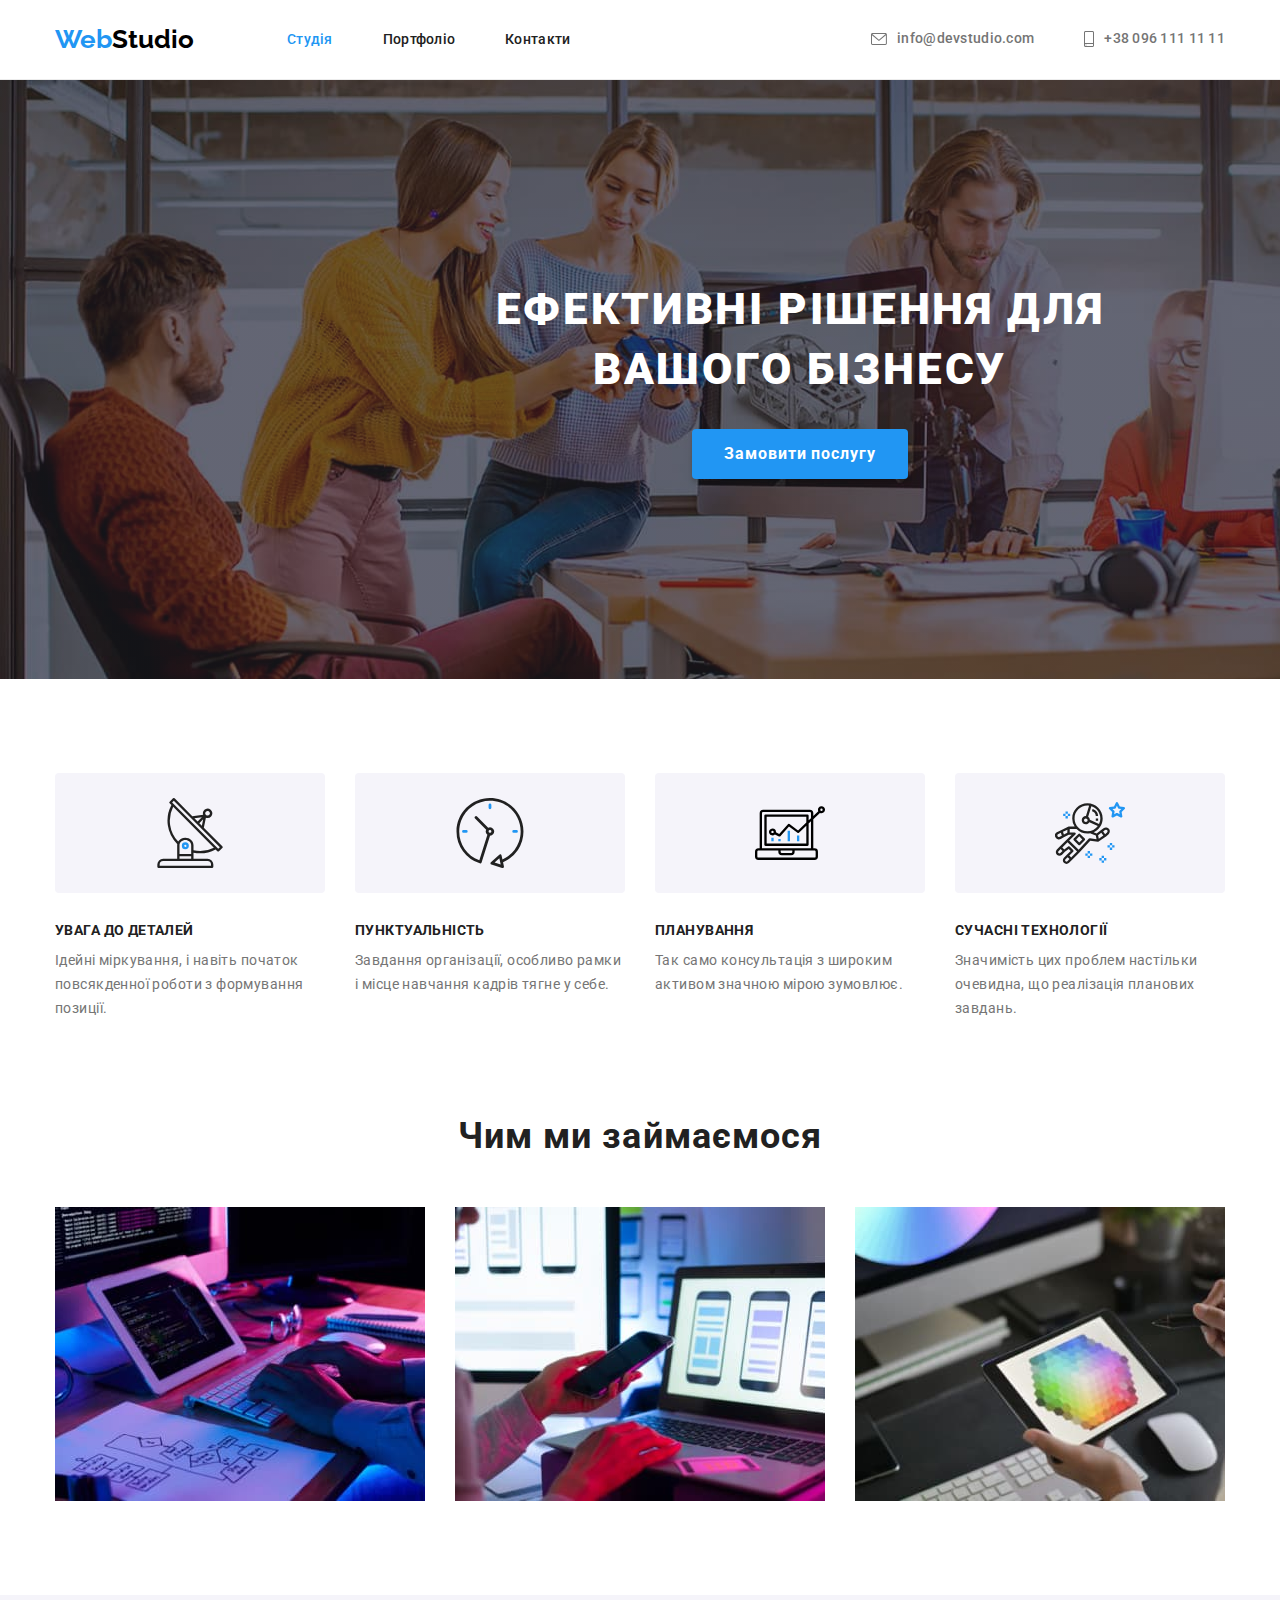
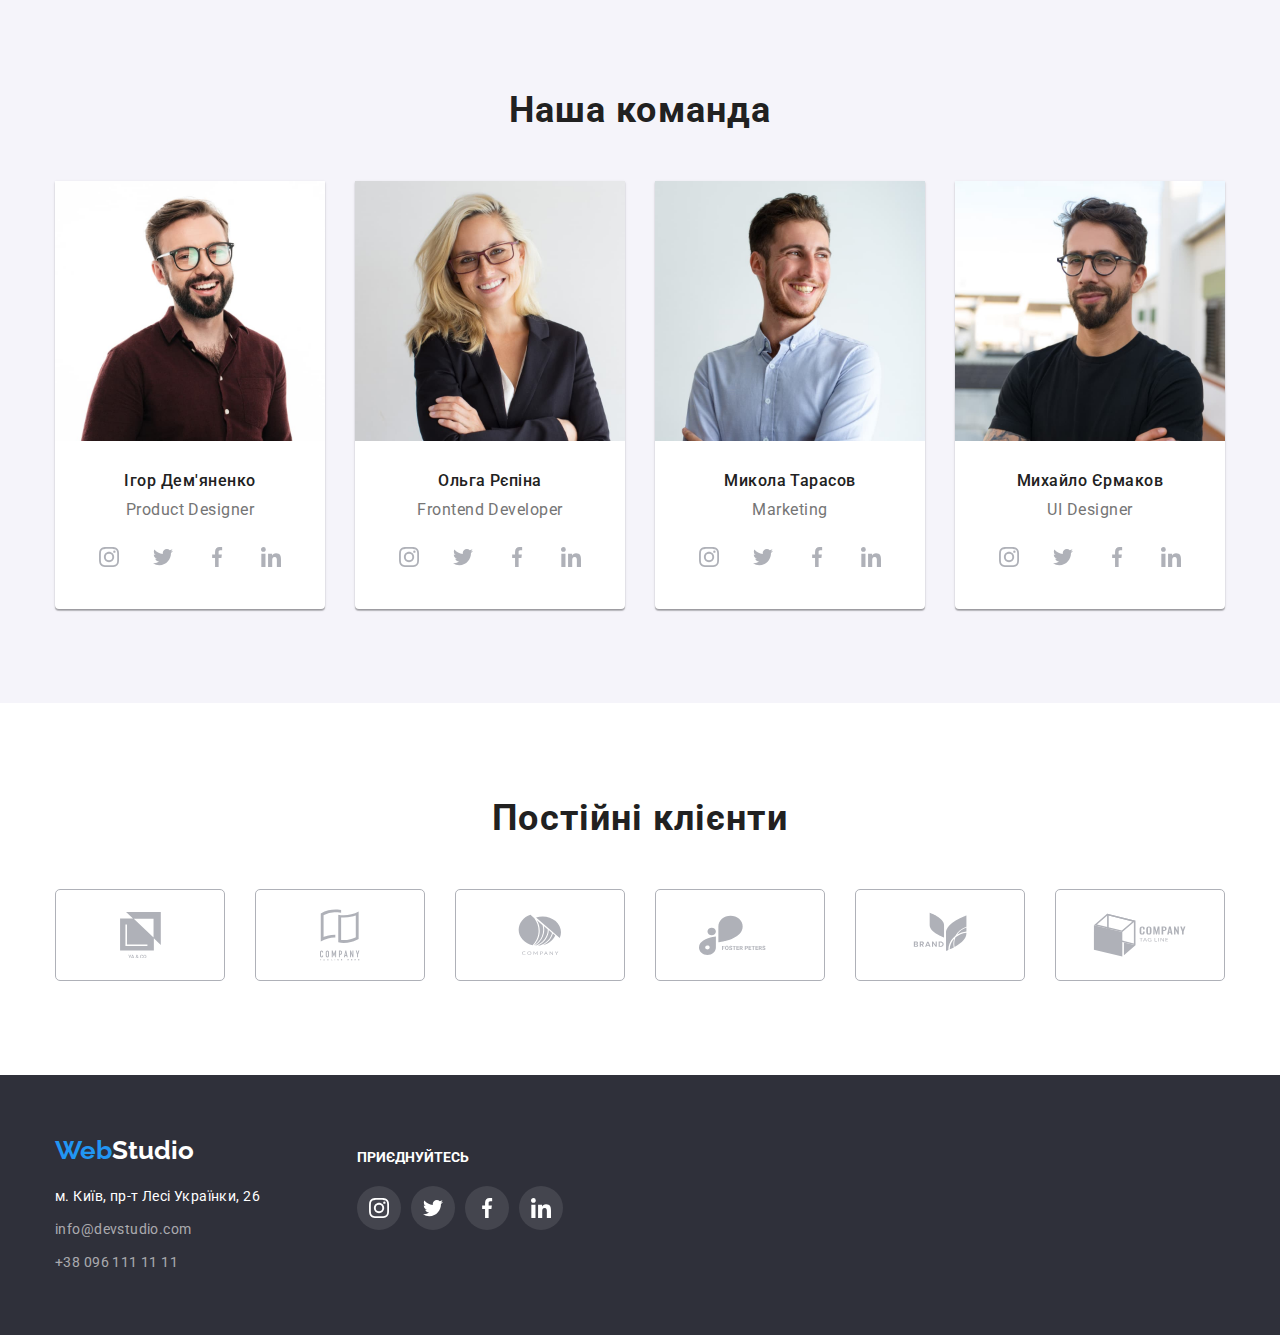
==== index.html @ 0f0932e9 "hw 4 copy" ====
<!DOCTYPE html>
<html lang="uk">
  <head>
    <meta charset="UTF-8" />
    <meta http-equiv="X-UA-Compatible" content="IE=edge" />
    <meta name="viewport" content="width=device-width, initial-scale=1.0" />
    <title>Web Studio</title>
    <link rel="preconnect" href="https://fonts.googleapis.com" />
    <link rel="preconnect" href="https://fonts.gstatic.com" crossorigin />
    <link
      href="https://fonts.googleapis.com/css2?family=Raleway:wght@700&family=Roboto:wght@400;500;700;900&display=swap"
      rel="stylesheet"
    />
    <link
      rel="stylesheet"
      href="https://cdnjs.cloudflare.com/ajax/libs/modern-normalize/1.1.0/modern-normalize.min.css"
    />
    <link rel="stylesheet" href="./CSS/styles.css" />
  </head>

  <body>
    <!-- Header -->
    <header class="header">
      <div class="container">
        <nav class="nav">
          <a class="logo" href="./index.html"
            ><span class="logo-acc">Web</span>Studio</a
          >

          <ul class="nav-items list">
            <li class="nav-item">
              <a class="active-page link" href="./index.html">Студія</a>
            </li>
            <li class="nav-item">
              <a class="link" href="./portfolio.html">Портфоліо</a>
            </li>
            <li class="nav-item"><a class="link" href="">Контакти</a></li>
          </ul>
        </nav>

        <ul class="contacts list">
          <li class="cont-item">
            <a class="link head-contacts" href="mailto:info@devstudio.com">
              <svg class="header-icon evelope" width="16px" height="12px">
                <use href="./imagies/icons.svg#icon-envelope"></use>
              </svg>
              info@devstudio.com
            </a>
          </li>
          <li class="cont-item">
            <a class="link head-contacts" href="tel:+380961111111">
              <svg class="header-icon smartphone" width="10px" height="16px">
                <use href="./imagies/icons.svg#icon-smartphone"></use>
              </svg>
              +38 096 111 11 11</a
            >
          </li>
        </ul>
      </div>
    </header>

    <!-- Main -->
    <main>
      <section class="hero">
        <h1 class="hero-title">Ефективні рішення для вашого бізнесу</h1>

        <button class="hero-btn" type="button">Замовити послугу</button>
      </section>

      <!-- Advantages -->
      <section class="section advantages">
        <div class="container">
          <!-- Заголовок спрятать -->
          <h2 class="hiden-title">Переваги</h2>
          <!-- / -->
          <ul class="plus-items list">
            <li class="plus-item">
              <div class="plus-icon-box">
                <svg class="plus-icon" width="70px" height="70px">
                  <use href="./imagies/icons.svg#icon-antenna"></use>
                </svg>
              </div>

              <h3 class="plus-title">УВАГА ДО ДЕТАЛЕЙ</h3>
              <p class="plus-text">
                Ідейні міркування, і навіть початок повсякденної роботи з
                формування позиції.
              </p>
            </li>

            <li class="plus-item">
              <div class="plus-icon-box">
                <svg width="70px" height="70px">
                  <use href="./imagies/icons.svg#icon-clock"></use>
                </svg>
              </div>
              <h3 class="plus-title">ПУНКТУАЛЬНІСТЬ</h3>
              <p class="plus-text">
                Завдання організації, особливо рамки і місце навчання кадрів
                тягне у себе.
              </p>
            </li>

            <li class="plus-item">
              <div class="plus-icon-box">
                <svg width="70px" height="70px">
                  <use href="./imagies/icons.svg#icon-diagram"></use>
                </svg>
              </div>
              <h3 class="plus-title">ПЛАНУВАННЯ</h3>
              <p class="plus-text">
                Так само консультація з широким активом значною мірою зумовлює.
              </p>
            </li>

            <li class="plus-item">
              <div class="plus-icon-box">
                <svg width="70px" height="70px">
                  <use href="./imagies/icons.svg#icon-astronaut"></use>
                </svg>
              </div>
              <h3 class="plus-title">СУЧАСНІ ТЕХНОЛОГІЇ</h3>
              <p class="plus-text">
                Значимість цих проблем настільки очевидна, що реалізація
                планових завдань.
              </p>
            </li>
          </ul>
        </div>
      </section>

      <!-- What we do -->
      <section class="section services">
        <div class="container">
          <h2 class="sect-title">Чим ми займаємося</h2>
          <ul class="services-items list">
            <li class="services-item">
              <a href=""
                ><img
                  src="./imagies/our-services/codding.jpg"
                  alt="работа с кодом на экране"
                  width="370"
                  height="294"
              /></a>
            </li>
            <li class="services-item">
              <a href=""
                ><img
                  src="./imagies/our-services/design.jpg"
                  alt="разработка дизайна"
                  width="370"
                  height="294"
              /></a>
            </li>
            <li class="services-item">
              <a href=""
                ><img
                  src="./imagies/our-services/customisation.jpg"
                  alt="человек выбирает цвет на планшете"
                  width="370"
                  height="294"
              /></a>
            </li>
          </ul>
        </div>
      </section>

      <!-- Staff -->
      <section class="section staff">
        <div class="container">
          <h2 class="sect-title">Наша команда</h2>
          <ul class="staff-items list">
            <li class="staff-item">
              <img
                class="portrait"
                src="./imagies/staff/ihor.jpg"
                alt="Игорь Демьяненко"
                width="270"
                height="260"
              />
              <h3 class="name">Ігор Дем'яненко</h3>
              <p class="position" lang="en">Product Designer</p>
              <ul class="list social-media-items">
                <li class="social-media-item">
                  <a class="link social-media" href="">
                    <svg class="social-icons" width="20px" height="20px">
                      <use href="./imagies/icons.svg#icon-instagram"></use>
                    </svg>
                  </a>
                </li>

                <li class="social-media-item">
                  <a class="link social-media" href="">
                    <svg class="social-icons" width="20px" height="20px">
                      <use href="./imagies/icons.svg#icon-twitter"></use>
                    </svg>
                  </a>
                </li>

                <li class="social-media-item">
                  <a class="link social-media" href="">
                    <svg class="social-icons" width="20px" height="20px">
                      <use href="./imagies/icons.svg#icon-facebook"></use>
                    </svg>
                  </a>
                </li>

                <li class="social-media-item">
                  <a class="link social-media" href="">
                    <svg class="social-icons" width="20px" height="20px">
                      <use href="./imagies/icons.svg#icon-linkedin"></use>
                    </svg>
                  </a>
                </li>
              </ul>
            </li>

            <li class="staff-item">
              <img
                class="portrait"
                src="./imagies/staff/olga.jpg"
                alt="Ольга Репина"
                width="270"
                height="260"
              />
              <h3 class="name">Ольга Рєпіна</h3>
              <p class="position" lang="en">Frontend Developer</p>

              <ul class="list social-media-items">
                <li class="social-media-item">
                  <a class="link social-media" href="">
                    <svg class="social-icons" width="20px" height="20px">
                      <use href="./imagies/icons.svg#icon-instagram"></use>
                    </svg>
                  </a>
                </li>

                <li class="social-media-item">
                  <a class="link social-media" href="">
                    <svg class="social-icons" width="20px" height="20px">
                      <use href="./imagies/icons.svg#icon-twitter"></use>
                    </svg>
                  </a>
                </li>

                <li class="social-media-item">
                  <a class="link social-media" href="">
                    <svg class="social-icons" width="20px" height="20px">
                      <use href="./imagies/icons.svg#icon-facebook"></use>
                    </svg>
                  </a>
                </li>

                <li class="social-media-item">
                  <a class="link social-media" href="">
                    <svg class="social-icons" width="20px" height="20px">
                      <use href="./imagies/icons.svg#icon-linkedin"></use>
                    </svg>
                  </a>
                </li>
              </ul>
            </li>

            <li class="staff-item">
              <img
                class="portrait"
                src="./imagies/staff/nikolay.jpg"
                alt="Николай Тарасов"
                width="270"
                height="260"
              />
              <h3 class="name">Микола Тарасов</h3>
              <p class="position" lang="en">Marketing</p>
              <ul class="list social-media-items">
                <li class="social-media-item">
                  <a class="link social-media" href="">
                    <svg class="social-icons" width="20px" height="20px">
                      <use href="./imagies/icons.svg#icon-instagram"></use>
                    </svg>
                  </a>
                </li>

                <li class="social-media-item">
                  <a class="link social-media" href="">
                    <svg class="social-icons" width="20px" height="20px">
                      <use href="./imagies/icons.svg#icon-twitter"></use>
                    </svg>
                  </a>
                </li>

                <li class="social-media-item">
                  <a class="link social-media" href="">
                    <svg class="social-icons" width="20px" height="20px">
                      <use href="./imagies/icons.svg#icon-facebook"></use>
                    </svg>
                  </a>
                </li>

                <li class="social-media-item">
                  <a class="link social-media" href="">
                    <svg class="social-icons" width="20px" height="20px">
                      <use href="./imagies/icons.svg#icon-linkedin"></use>
                    </svg>
                  </a>
                </li>
              </ul>
            </li>

            <li class="staff-item">
              <img
                class="portrait"
                src="./imagies/staff/mihail.jpg"
                alt="Михаил Ермаков"
                width="270"
                height="260"
              />
              <h3 class="name">Михайло Єрмаков</h3>
              <p class="position" lang="en">UI Designer</p>
              <ul class="list social-media-items">
                <li class="social-media-item">
                  <a class="link social-media" href="">
                    <svg class="social-icons" width="20px" height="20px">
                      <use href="./imagies/icons.svg#icon-instagram"></use>
                    </svg>
                  </a>
                </li>

                <li class="social-media-item">
                  <a class="link social-media" href="">
                    <svg class="social-icons" width="20px" height="20px">
                      <use href="./imagies/icons.svg#icon-twitter"></use>
                    </svg>
                  </a>
                </li>

                <li class="social-media-item">
                  <a class="link social-media" href="">
                    <svg class="social-icons" width="20px" height="20px">
                      <use href="./imagies/icons.svg#icon-facebook"></use>
                    </svg>
                  </a>
                </li>

                <li class="social-media-item">
                  <a class="link social-media" href="">
                    <svg class="social-icons" width="20px" height="20px">
                      <use href="./imagies/icons.svg#icon-linkedin"></use>
                    </svg>
                  </a>
                </li>
              </ul>
            </li>
          </ul>
        </div>
      </section>
    </main>

    <!-- Clients -->
    <section class="section clients">
      <div class="container">
        <h2 class="sect-title">Постійні клієнти</h2>
        <ul class="list company-items">
          <li class="company-item">
            <a class="link company-link" href="">
              <svg class="social-icons" width="41" height="46.7">
                <use href="./imagies/icons.svg#icon-yacomp"></use>
              </svg>
            </a>
          </li>

          <li class="company-item">
            <a class="link company-link" href="">
              <svg class="social-icons" width="40px" height="52px">
                <use href="./imagies/icons.svg#icon-teglinehere"></use>
              </svg>
            </a>
          </li>

          <li class="company-item">
            <a class="link company-link" href="">
              <svg class="social-icons" width="43.46px" height="41.18px">
                <use href="./imagies/icons.svg#icon-company"></use>
              </svg>
            </a>
          </li>

          <li class="company-item">
            <a class="link company-link" href="">
              <svg class="social-icons" width="84.44px" height="40.62px">
                <use href="./imagies/icons.svg#icon-forester"></use>
              </svg>
            </a>
          </li>

          <li class="company-item">
            <a class="link company-link" href="">
              <svg class="social-icons" width="62.54px" height="45.43px">
                <use href="./imagies/icons.svg#icon-brand"></use>
              </svg>
            </a>
          </li>

          <li class="company-item">
            <a class="link company-link" href="">
              <svg class="social-icons" width="93.79px" height="43.93px">
                <use href="./imagies/icons.svg#icon-tegline"></use>
              </svg>
            </a>
          </li>
        </ul>
      </div>
    </section>

    <!-- Footer -->
    <footer class="foot">
      <div class="container footer-objects">
        <div class="logo-area">
          <a class="logo foot-item" href="./index.html"
            ><span class="logo-acc">Web</span>Studio</a
          >
          <address>
            <ul class="list adress">
              <li class="address-foot-item">
                <a
                  class="link foot-item"
                  href="https://goo.gl/maps/ffjyEgsYqTHCnrhD7"
                  target="_blank"
                  >м. Київ, пр-т Лесі Українки, 26</a
                >
              </li>
              <li class="address-foot-item">
                <a class="link foot-item-cont" href="mailto:info@devstudio.com"
                  >info@devstudio.com</a
                >
              </li>
              <li class="address-foot-item">
                <a class="link foot-item-cont" href="tel:+380961111111"
                  >+38 096 111 11 11</a
                >
              </li>
            </ul>
          </address>
        </div>

        <div class="social-area">
          <p class="join">Приєднуйтесь</p>

          <ul class="list social-media-items">
            <li class="social-media-item">
              <a class="link social-media" href="">
                <svg class="social-icons" width="20px" height="20px">
                  <use href="./imagies/icons.svg#icon-instagram"></use>
                </svg>
              </a>
            </li>

            <li class="social-media-item">
              <a class="link social-media" href="">
                <svg class="social-icons" width="20px" height="20px">
                  <use href="./imagies/icons.svg#icon-twitter"></use>
                </svg>
              </a>
            </li>

            <li class="social-media-item">
              <a class="link social-media" href="">
                <svg class="social-icons" width="20px" height="20px">
                  <use href="./imagies/icons.svg#icon-facebook"></use>
                </svg>
              </a>
            </li>

            <li class="social-media-item">
              <a class="link social-media" href="">
                <svg class="social-icons" width="20px" height="20px">
                  <use href="./imagies/icons.svg#icon-linkedin"></use>
                </svg>
              </a>
            </li>
          </ul>
        </div>
      </div>
    </footer>
  </body>
</html>
---- CSS/styles.css ----
/* Палитра

main    bcg-color: #fff;
alt     bcg-color: #F5F4FA;
footer  bcg-color: #2F303A;
card    bcg-color: #fff;

main    color: #212121;
alt     color: #757575;
accent  color: #2196F3;

logo    color: #000000;
               #2196F3;
               #FFFFFF;

font-family: 'Raleway', sans-serif;
font-family: 'Roboto', sans-serif;
*/

/* * {
  outline: orange solid 2px;
} */

:root {
  --m-bcg-col: #fff;
  --alt-bcg-col: #f5f4fa;
  --f-bcg-col: #2f303a;
  --m-col: #212121;
  --alt-col: #757575;
  --acc-col: #2196f3;
  --logo-h-col: #000000;
  --logo-f-col: #fff;
  --hero-col: #fff;
  --btn-alt-col: #fff;
  --btn-hover-bcg-col: #188ce8;
  --foot-alph-col: rgba(255, 255, 255, 0.6);
  --card-bcg-col: #fff;
  --card-border-col: #eee;
  --header-border-col: #ececec;
  --icon-fill: #afb1b8;
}

/* * {
  outline: maroon solid 2px;
} */

h1,
h2,
h3,
h4,
h5,
h6 {
  margin: 0;
}

p {
  margin: 0;
}

.container {
  width: 1200px;
  padding-left: 15px;
  padding-right: 15px;
  margin: auto;
}

body {
  font-family: "Roboto", sans-serif;
  color: var(--m-col);
  background-color: var(--m-bcg-col);
}

.section {
  padding-top: 94px;
  padding-bottom: 94px;
}

.sect-title {
  margin-bottom: 50px;

  font-size: 36px;
  line-height: 1.17;
  text-align: center;
  letter-spacing: 0.03em;
}
.hiden-title {
  position: absolute;
  width: 1px;
  height: 1px;
  margin: -1px;
  border: 0;
  padding: 0;
  white-space: nowrap;
  clip-path: inset(100%);
  clip: rect(0 0 0 0);
  overflow: hidden;
}

.list {
  list-style-type: none;
  padding: 0;
  margin: 0;
}

img {
  display: block;
  max-width: 100%;
}

/* Header */
.header {
  padding-top: 24px;
  padding-bottom: 25px;
  border-bottom: 1px solid var(--header-border-col);
}

.header .container,
.header .list {
  display: flex;
  justify-content: space-between;
  align-items: center;
}
.logo {
  display: flex;

  margin-right: 93px;
  font-family: "Raleway";
  font-weight: 700;
  font-size: 26px;
  line-height: 1.17;
  text-decoration: none;
  align-items: center;
  color: var(--logo-h-col);
}
.logo-acc {
  color: var(--acc-col);
}

.link.head-contacts {
  display: flex;
  align-items: center;

  color: var(--alt-col);
  fill: var(--alt-col);
}

.link {
  text-decoration: none;
  color: var(--m-col);
}

.link:hover,
.link:focus,
.link.foot-item:hover,
.link.foot-item:focus {
  color: var(--acc-col);
}

.active-page {
  color: var(--acc-col);
}

.nav {
  display: flex;
}

.header .list > :not(:last-child) {
  margin-right: 50px;
}

.nav-item .link,
.cont-item .link {
  font-weight: 500;
  font-size: 14px;
  line-height: 1.14;
  letter-spacing: 0.02em;
}

.header-icon {
  margin-right: 10px;
}

.link.head-contacts:hover,
.link.head-contacts:focus {
  fill: var(--acc-col);
}

/*--- Main index.html zone --- */

/* Hero */
.hero {
  width: 1600px;
  padding-top: 200px;
  padding-bottom: 200px;
  margin-left: auto;
  margin-right: auto;

  color: var(--hero-col);
  background-color: var(--f-bcg-col);
  background-image: linear-gradient(
      to top,
      rgba(47, 48, 58, 0.4),
      rgba(47, 48, 58, 0.4)
    ),
    url(../imagies/hero/hero.jpg);
  background-size: cover;
  text-align: center;
}
.hero-title {
  width: 696px;
  margin-left: auto;
  margin-right: auto;
  margin-bottom: 30px;

  font-weight: 900;
  font-size: 44px;
  line-height: 1.35;
  text-align: center;
  letter-spacing: 0.06em;
  text-transform: uppercase;
}

.hero-btn {
  padding: 10px 32px;
  min-width: 216px;
  border: 0;
  border-radius: 4px;
  box-shadow: 0px 4px 4px rgba(0, 0, 0, 0.15);

  font-family: inherit;
  font-weight: 700;
  font-size: 16px;
  line-height: 1.88;
  color: var(--hero-col);
  background-color: var(--acc-col);
  text-align: center;
  letter-spacing: 0.06em;
}

.hero-btn:hover,
.hero-btn:focus {
  background-color: var(--btn-hover-bcg-col);
  cursor: pointer;
}

/* Advantges */

.advantages .list {
  display: flex;
}

.plus-item:not(:last-child) {
  margin-right: 30px;
}

.plus-item {
  display: block;
  width: 270px;
}
.plus-title {
  margin-bottom: 10px;

  font-size: 14px;
  line-height: 1.14;
  letter-spacing: 0.03em;
  text-transform: uppercase;
}

.plus-text {
  font-size: 14px;
  line-height: 1.7;
  letter-spacing: 0.03em;
  color: var(--alt-col);
}

.plus-icon-box {
  display: flex;
  justify-content: center;
  align-items: center;
  height: 120px;
  margin-bottom: 30px;

  border-radius: 4px;
  background-color: var(--alt-bcg-col);
}

/* What we do */

.services {
  padding-top: 0;
}

.services-items {
  display: flex;
}
.services-item:not(:last-child) {
  margin-right: 30px;
}

/* Staff */
.staff {
  background-color: var(--alt-bcg-col);
  font-size: 16px;
  text-align: center;
  letter-spacing: 0.03em;
}

.staff-item {
  display: block;
  width: 270px;
  padding-bottom: 30px;

  background-color: var(--m-bcg-col);
  border-radius: 0px 0px 4px 4px;
  box-shadow: 0px 1px 3px rgba(0, 0, 0, 0.12), 0px 1px 1px rgba(0, 0, 0, 0.14),
    0px 2px 1px rgba(0, 0, 0, 0.2);
}
.staff-items {
  display: flex;
  column-gap: 30px;
  flex-wrap: wrap;
}

.name {
  margin-top: 30px;
  margin-bottom: 10px;

  font-weight: 500;
  font-size: 16px;
  line-height: 1.19;
  text-align: center;
}

.position {
  margin-bottom: 16px;

  color: var(--alt-col);
  line-height: 1.19;
}

.social-media-items {
  display: flex;
  justify-content: center;
  gap: 10px;
}

.social-media-item {
  display: flex;
  justify-content: center;
  align-items: center;
}

.social-media {
  display: flex;
  justify-content: center;
  align-items: center;
  width: 44px;
  height: 44px;

  border-radius: 50% 50%;
  fill: var(--icon-fill);
}

.social-media:hover,
.social-media:focus {
  background-color: var(--acc-col);
  fill: var(--btn-alt-col);
}

.social-icons {
  display: block;
}

/* Companies */

.company-items {
  display: flex;

  gap: 30px;
}

.company-item {
  width: 170px;
  height: 92px;
}

.company-link {
  display: flex;
  justify-content: center;
  align-items: center;

  width: 100%;
  height: 100%;

  fill: var(--icon-fill);
  border: 1px solid var(--icon-fill);
  border-radius: 5px;
}

.company-link:hover,
.company-link:focus {
  fill: var(--acc-col);
  border: 1px solid var(--acc-col);
}

/* Footer */

.foot {
  padding-top: 60px;
  padding-bottom: 60px;

  background-color: var(--f-bcg-col);
}

.footer-objects {
  display: flex;
}

.foot .logo {
  margin-bottom: 20px;
}

.address-foot-item:not(:last-child) {
  margin-bottom: 9px;
}

.list.adress {
  font-style: normal;
}

.link.foot-item,
.logo.foot-item {
  color: var(--logo-f-col);
}

.list.adress {
  font-size: 14px;
  line-height: 1.7;
  letter-spacing: 0.03em;
}

.foot-item-cont {
  color: var(--foot-alph-col);
}

.social-area {
  padding-top: 15px;
  margin-left: 70px;
  color: var(--logo-f-col);
}

.join {
  margin-bottom: 20px;

  text-transform: uppercase;
  font-size: 14px;
  line-height: 1.14;
  font-weight: 700;
}

.social-media {
  background-color: rgba(255, 255, 255, 0.1);
}
.social-area .social-media {
  fill: var(--logo-f-col);
}

/*----- Main portfolio.html zone ----- */

/* Filter */

.filter-items {
  display: flex;
  flex-basis: 575px;
  margin-bottom: 50px;

  column-gap: 8px;
  justify-content: center;
}

.filter-item {
  padding: 6px 22px;
  min-width: 73px;

  font-family: inherit;
  font-weight: 500;
  font-size: 16px;
  line-height: 1.6;
  text-align: center;
  letter-spacing: 0.03em;

  background-color: var(--alt-bcg-col);
  color: var(--m-col);

  border: none;
  border-radius: 4px;
}

.filter-item:hover,
.filter-item:focus {
  background-color: var(--acc-col);
  box-shadow: 0px 3px 1px rgba(0, 0, 0, 0.1), 0px 1px 2px rgba(0, 0, 0, 0.08),
    0px 2px 2px rgba(0, 0, 0, 0.12);
  color: var(--btn-alt-col);
  cursor: pointer;
}

/* Examples */

.example-items {
  display: flex;
  flex-wrap: wrap;
  column-gap: 30px;
  row-gap: 30px;
}

.example-item {
  background-color: var(--card-bcg-col);
}

.example.link:hover,
.example.link:focus {
  color: inherit;
}

.example-item:hover,
.example-item:focus {
  box-shadow: 0px 1px 1px rgba(0, 0, 0, 0.12), 0px 4px 4px rgba(0, 0, 0, 0.06),
    1px 4px 6px rgba(0, 0, 0, 0.16);
}

.card-descr {
  padding: 20px 24px;
  border: 1px solid var(--card-border-col);
  border-top: none;
}
.example-title {
  font-size: 18px;
  line-height: 2;
  letter-spacing: 0.06em;
  margin-bottom: 4px;
}

.example-type {
  font-size: 16px;
  line-height: 1.88;
  color: var(--alt-col);
}
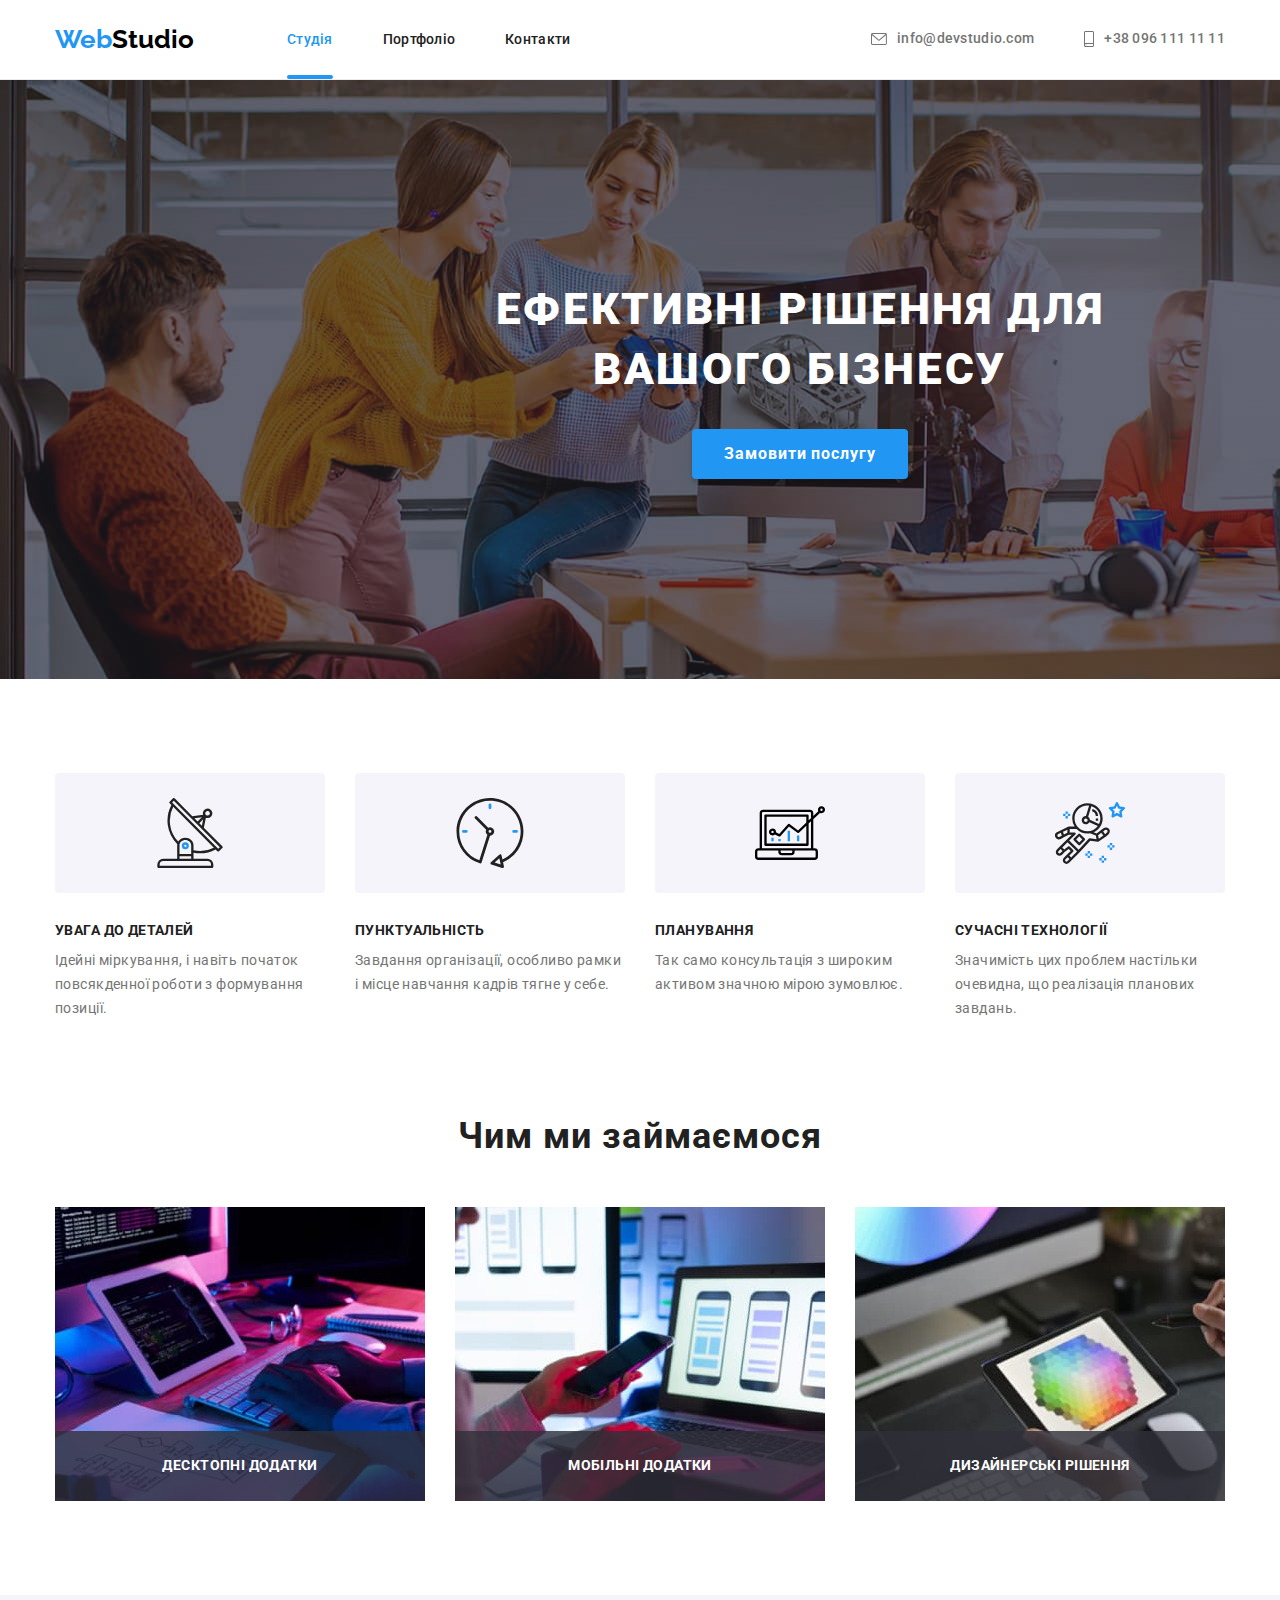
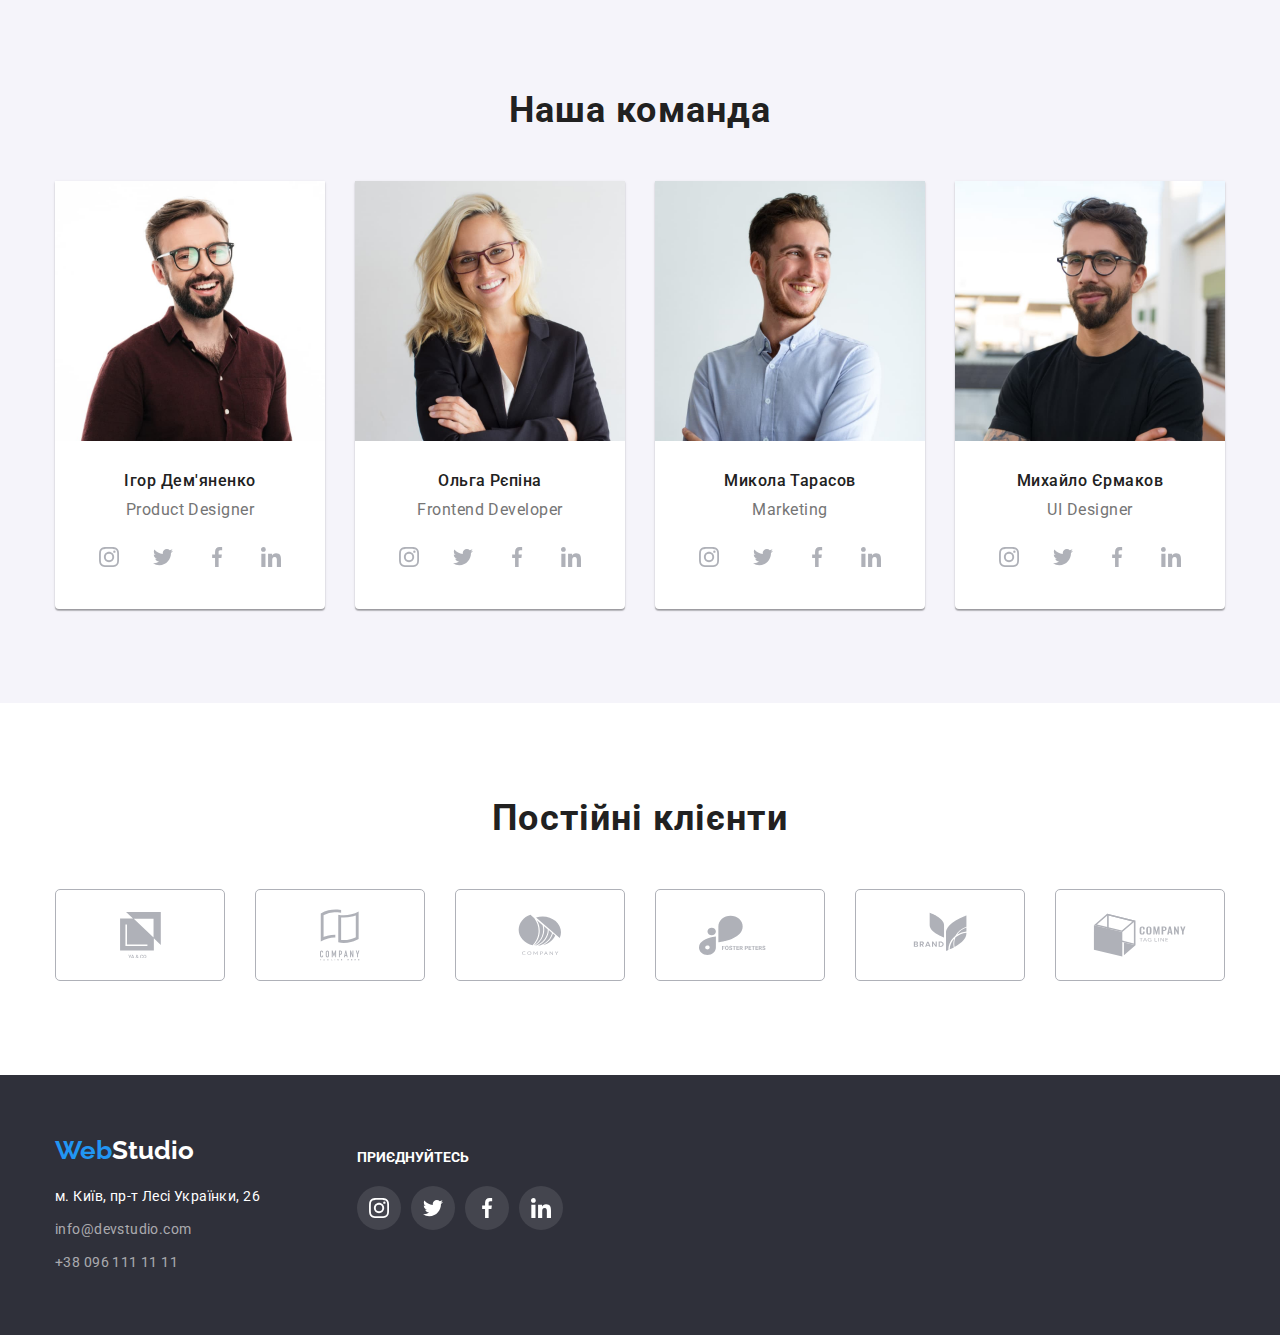
==== commit dc0eb81b: "Link transitions + what we do descr" ====
--- a/index.html
+++ b/index.html
@@ -34,7 +34,9 @@
             <li class="nav-item">
               <a class="link" href="./portfolio.html">Портфоліо</a>
             </li>
-            <li class="nav-item"><a class="link" href="">Контакти</a></li>
+            <li class="nav-item">
+              <a class="link" href="">Контакти</a>
+            </li>
           </ul>
         </nav>
 
@@ -135,31 +137,45 @@
           <h2 class="sect-title">Чим ми займаємося</h2>
           <ul class="services-items list">
             <li class="services-item">
-              <a href=""
+              <a class="services-link" href=""
                 ><img
                   src="./imagies/our-services/codding.jpg"
                   alt="работа с кодом на экране"
                   width="370"
                   height="294"
-              /></a>
-            </li>
+                />
+              </a>
+              <div class="services-descr-box">
+                <p class="services-descr">Десктопні додатки</p>
+              </div>
+            </li>
+
             <li class="services-item">
-              <a href=""
+              <a class="services-link" href=""
                 ><img
                   src="./imagies/our-services/design.jpg"
                   alt="разработка дизайна"
                   width="370"
                   height="294"
-              /></a>
-            </li>
+                />
+              </a>
+              <div class="services-descr-box">
+                <p class="services-descr">Мобільні додатки</p>
+              </div>
+            </li>
+
             <li class="services-item">
-              <a href=""
+              <a class="services-link" href=""
                 ><img
                   src="./imagies/our-services/customisation.jpg"
                   alt="человек выбирает цвет на планшете"
                   width="370"
                   height="294"
-              /></a>
+                />
+              </a>
+              <div class="services-descr-box">
+                <p class="services-descr">Дизайнерські рішення</p>
+              </div>
             </li>
           </ul>
         </div>
--- a/CSS/styles.css
+++ b/CSS/styles.css
@@ -24,6 +24,7 @@
 :root {
   --m-bcg-col: #fff;
   --alt-bcg-col: #f5f4fa;
+  --whatwedo-bcg-col: rgba(47, 48, 58, 0.8);
   --f-bcg-col: #2f303a;
   --m-col: #212121;
   --alt-col: #757575;
@@ -158,6 +159,20 @@
 
 .active-page {
   color: var(--acc-col);
+  position: relative;
+}
+
+.active-page::after {
+  display: block;
+  position: absolute;
+  bottom: -32px;
+
+  width: 100%;
+  height: 4px;
+
+  background-color: var(--acc-col);
+  border-radius: 2px;
+  content: "";
 }
 
 .nav {
@@ -297,6 +312,29 @@
   margin-right: 30px;
 }
 
+.services-item {
+  position: relative;
+}
+
+.services-descr-box {
+  width: 100%;
+  height: 70px;
+  padding: 27px 0;
+  position: absolute;
+  bottom: 0;
+
+  pointer-events: none;
+
+  color: var(--hero-col);
+  background-color: var(--whatwedo-bcg-col);
+  text-transform: uppercase;
+  font-size: 14px;
+  line-height: 1.14;
+  font-weight: 700;
+  letter-spacing: 0.03em;
+  text-align: center;
+}
+
 /* Staff */
 .staff {
   background-color: var(--alt-bcg-col);
@@ -546,3 +584,14 @@
   line-height: 1.88;
   color: var(--alt-col);
 }
+
+/* ---- Animations ---- */
+
+.link,
+.hero-btn,
+.filter-item,
+.example-item {
+  transition-property: color, background-color, box-shadow, fill, border;
+  transition-duration: 250ms;
+  transition-timing-function: cubic-bezier(0.4, 0, 0.2, 1);
+}
